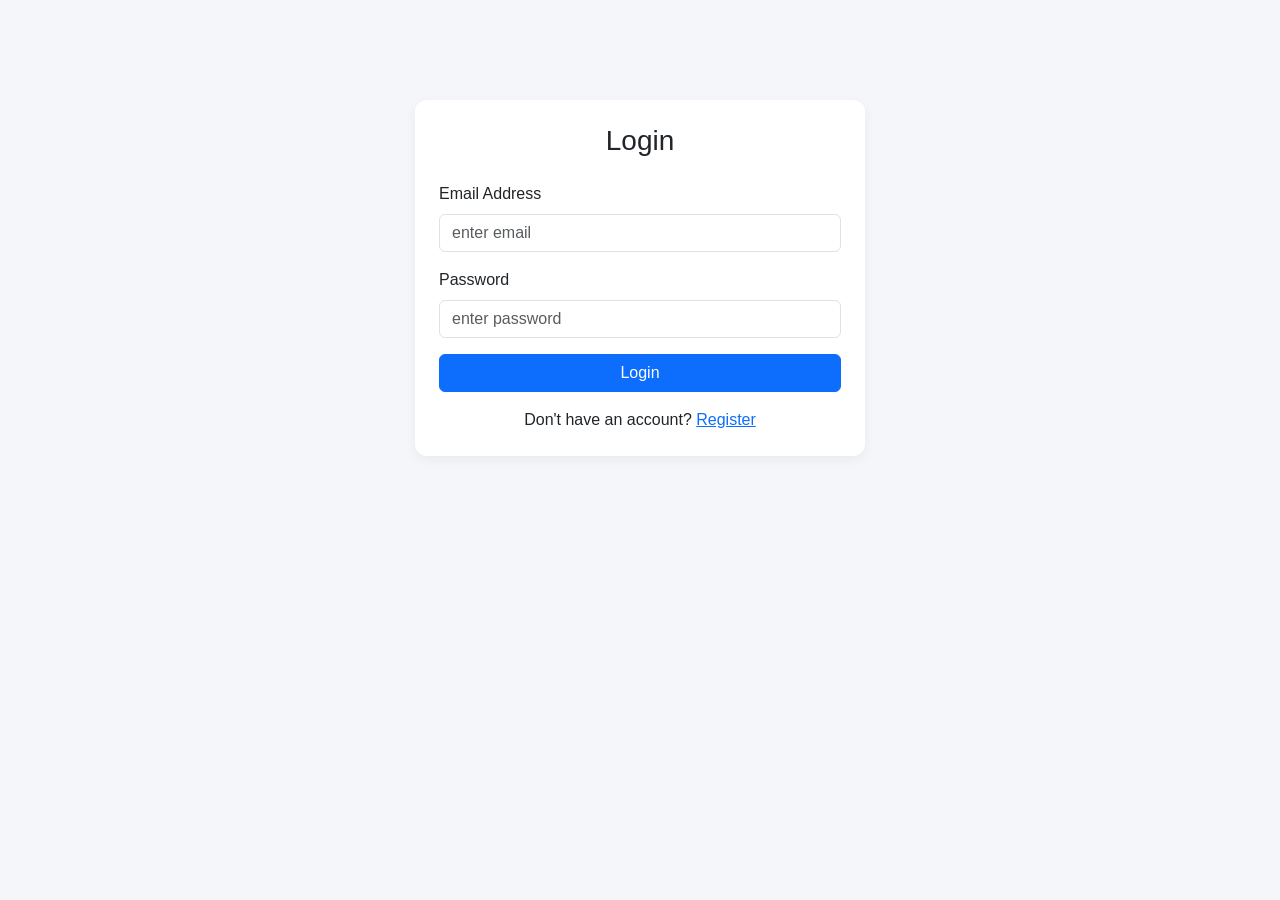
==== src/main/resources/static/index.html @ fd71e394 "frontend connected" ====
<!DOCTYPE html>
<html lang="en">
<head>
  <meta charset="UTF-8">
  <meta name="viewport" content="width=device-width, initial-scale=1.0">
  <title>Library Management System</title>
  <!-- Bootstrap 5 CSS -->
  <link href="https://cdn.jsdelivr.net/npm/bootstrap@5.3.0/dist/css/bootstrap.min.css" rel="stylesheet" integrity="sha384-9ndCyUaIbzAi2FUVXJi0CjmCapSmO7SnpJef0486qhLnuZ2cdeRhO02iuK6FUUVM" crossorigin="anonymous">
  <!-- Optional: Simple Custom CSS for enhancements -->
  <style>
    body {
      background-color: #f4f6f9;
      font-family: 'Segoe UI', Tahoma, Geneva, Verdana, sans-serif;
    }
    .navbar-brand {
      font-weight: 700;
      letter-spacing: 0.5px;
    }
    .card {
      border: none;
      border-radius: 12px;
      box-shadow: 0 4px 12px rgba(0, 0, 0, 0.05);
    }
    .auth-container {
      max-width: 450px;
      margin-top: 100px;
    }
    .nav-link {
      cursor: pointer;
    }
    .badge-available {
      background-color: #d1e7dd;
      color: #0f5132;
    }
    .badge-borrowed {
      background-color: #f8d7da;
      color: #842029;
    }
  </style>
</head>
<body>

  <!-- NAVBAR (Hidden for guest) -->
  <nav class="navbar navbar-expand-lg navbar-dark bg-dark mb-4 d-none" id="mainNavbar">
    <div class="container">
      <a class="navbar-brand" href="#">📚 Library Portal</a>
      <button class="navbar-toggler" type="button" data-bs-toggle="collapse" data-bs-target="#navbarNav">
        <span class="navbar-toggler-icon"></span>
      </button>
      <div class="collapse navbar-collapse" id="navbarNav">
        <ul class="navbar-nav me-auto">
          <li class="nav-item">
            <a class="nav-link active" onclick="switchTab('booksTab')">Books</a>
          </li>
          <li class="nav-item">
            <a class="nav-link" id="historyNavLink" onclick="switchTab('historyTab')">Borrow History</a>
          </li>
          <li class="nav-item">
            <a class="nav-link d-none" id="librarianNavLink" onclick="switchTab('librarianTab')">Admin Panel</a>
          </li>
        </ul>
        <div class="d-flex align-items-center">
          <span class="text-light me-3" id="userGreeting"></span>
          <button class="btn btn-outline-danger btn-sm" onclick="logout()">Logout</button>
        </div>
      </div>
    </div>
  </nav>

  <div class="container">
    <!-- ALERT BOX -->
    <div id="alertContainer" class="position-fixed top-0 start-50 translate-middle-x mt-3" style="z-index: 1050; min-width: 300px;"></div>

    <!-- ==================== AUTH SECTION ==================== -->
    <div id="authSection" class="mx-auto auth-container">
      
      <!-- LOGIN CARD -->
      <div class="card p-4" id="loginCard">
        <h3 class="text-center mb-4">Login</h3>
        <form id="loginForm" onsubmit="handleLogin(event)">
          <div class="mb-3">
            <label class="form-label">Email Address</label>
            <input type="email" id="loginEmail" class="form-control" placeholder="enter email" required>
          </div>
          <div class="mb-3">
            <label class="form-label">Password</label>
            <input type="password" id="loginPassword" class="form-control" placeholder="enter password" required>
          </div>
          <button type="submit" class="btn btn-primary w-100 mb-3">Login</button>
          <div class="text-center">
            <span>Don't have an account? <a href="#" onclick="showRegister()">Register</a></span>
          </div>
        </form>
      </div>

      <!-- REGISTER CARD -->
      <div class="card p-4 d-none" id="registerCard">
        <h3 class="text-center mb-4">Register</h3>
        <form id="registerForm" onsubmit="handleRegister(event)">
          <div class="mb-3">
            <label class="form-label">Full Name</label>
            <input type="text" id="registerName" class="form-control" placeholder="enter name" required>
          </div>
          <div class="mb-3">
            <label class="form-label">Email Address</label>
            <input type="email" id="registerEmail" class="form-control" placeholder="enter email" required>
          </div>
          <div class="mb-3">
            <label class="form-label">Password</label>
            <input type="password" id="registerPassword" class="form-control" placeholder="at least 6 characters" minlength="6" required>
          </div>
          <div class="mb-3">
            <label class="form-label">Role</label>
            <select id="registerRole" class="form-select">
              <option value="STUDENT">Student</option>
              <option value="LIBRARIAN">Librarian</option>
            </select>
          </div>
          <button type="submit" class="btn btn-success w-100 mb-3">Register</button>
          <div class="text-center">
            <span>Already have an account? <a href="#" onclick="showLogin()">Login</a></span>
          </div>
        </form>
      </div>

    </div>

    <!-- ==================== DASHBOARD SECTION ==================== -->
    <div id="dashboardSection" class="d-none">

      <!-- BOOKS TAB -->
      <div id="booksTab" class="tab-content">
        <div class="d-flex justify-content-between align-items-center mb-3">
          <h2>Books Directory</h2>
          <div class="d-none" id="addBookBtnWrapper">
            <button class="btn btn-primary" data-bs-toggle="modal" data-bs-target="#addBookModal">➕ Add Book</button>
          </div>
        </div>
        <div class="card p-3">
          <div class="table-responsive">
            <table class="table table-hover align-middle">
              <thead class="table-light">
                <tr>
                  <th>ID</th>
                  <th>Title</th>
                  <th>Author</th>
                  <th>ISBN</th>
                  <th>Status</th>
                  <th>Actions</th>
                </tr>
              </thead>
              <tbody id="booksTableBody">
                <!-- Dynamic Content -->
              </tbody>
            </table>
          </div>
        </div>
      </div>

      <!-- BORROW HISTORY TAB -->
      <div id="historyTab" class="tab-content d-none">
        <h2 id="historyTabTitle" class="mb-3">My Borrow History</h2>
        <div class="card p-3">
          <div class="table-responsive">
            <table class="table table-hover align-middle">
              <thead class="table-light">
                <tr>
                  <th>Record ID</th>
                  <th>Book Title</th>
                  <th>Borrower</th>
                  <th>Borrow Date</th>
                  <th>Due Date</th>
                  <th>Return Date</th>
                  <th>Fine (INR)</th>
                  <th>Actions</th>
                </tr>
              </thead>
              <tbody id="historyTableBody">
                <!-- Dynamic Content -->
              </tbody>
            </table>
          </div>
        </div>
      </div>

      <!-- LIBRARIAN ADMIN PANEL TAB -->
      <div id="librarianTab" class="tab-content d-none">
        <h2 class="mb-3">Admin Panel</h2>
        
        <div class="row">
          <div class="col-md-12">
            <div class="card p-3">
              <h5 class="card-title mb-3">Registered Users</h5>
              <div class="table-responsive">
                <table class="table table-striped align-middle">
                  <thead class="table-light">
                    <tr>
                      <th>User ID</th>
                      <th>Name</th>
                      <th>Email</th>
                      <th>Role</th>
                    </tr>
                  </thead>
                  <tbody id="usersTableBody">
                    <!-- Dynamic Content -->
                  </tbody>
                </table>
              </div>
            </div>
          </div>
        </div>
      </div>

    </div>
  </div>

  <!-- ADD BOOK MODAL -->
  <div class="modal fade" id="addBookModal" tabindex="-1" aria-hidden="true">
    <div class="modal-dialog">
      <div class="modal-content">
        <div class="modal-header">
          <h5 class="modal-title">Add New Book</h5>
          <button type="button" class="btn-close" data-bs-dismiss="modal" aria-label="Close"></button>
        </div>
        <form id="addBookForm" onsubmit="handleAddBook(event)">
          <div class="modal-body">
            <div class="mb-3">
              <label class="form-label">Book Title</label>
              <input type="text" id="addBookTitle" class="form-control" required>
            </div>
            <div class="mb-3">
              <label class="form-label">Author</label>
              <input type="text" id="addBookAuthor" class="form-control" required>
            </div>
            <div class="mb-3">
              <label class="form-label">ISBN</label>
              <input type="text" id="addBookIsbn" class="form-control" required>
            </div>
          </div>
          <div class="modal-footer">
            <button type="button" class="btn btn-secondary" data-bs-dismiss="modal">Close</button>
            <button type="submit" class="btn btn-primary">Save Book</button>
          </div>
        </form>
      </div>
    </div>
  </div>

  <!-- EDIT BOOK MODAL -->
  <div class="modal fade" id="editBookModal" tabindex="-1" aria-hidden="true">
    <div class="modal-dialog">
      <div class="modal-content">
        <div class="modal-header">
          <h5 class="modal-title">Edit Book</h5>
          <button type="button" class="btn-close" data-bs-dismiss="modal" aria-label="Close"></button>
        </div>
        <form id="editBookForm" onsubmit="handleEditBook(event)">
          <div class="modal-body">
            <input type="hidden" id="editBookId">
            <div class="mb-3">
              <label class="form-label">Book Title</label>
              <input type="text" id="editBookTitle" class="form-control" required>
            </div>
            <div class="mb-3">
              <label class="form-label">Author</label>
              <input type="text" id="editBookAuthor" class="form-control" required>
            </div>
            <div class="mb-3">
              <label class="form-label">ISBN</label>
              <input type="text" id="editBookIsbn" class="form-control" required>
            </div>
            <div class="mb-3 form-check">
              <input type="checkbox" id="editBookAvailable" class="form-check-input">
              <label class="form-check-label">Available for Borrowing</label>
            </div>
          </div>
          <div class="modal-footer">
            <button type="button" class="btn btn-secondary" data-bs-dismiss="modal">Close</button>
            <button type="submit" class="btn btn-success">Update Book</button>
          </div>
        </form>
      </div>
    </div>
  </div>

  <!-- Bootstrap 5 JS Bundle with Popper -->
  <script src="https://cdn.jsdelivr.net/npm/bootstrap@5.3.0/dist/js/bootstrap.bundle.min.js" integrity="sha384-geWF76RCwLtnZ8qwWowPQNguL3RmwHVBC9FhGdlKrxdiJJigb/j/68SIy3Te4Bkz" crossorigin="anonymous"></script>

  <!-- Application Frontend Script -->
  <script>
    const API_BASE = '/users';
    const BOOK_API = '/books';
    const BORROW_API = '/borrow';

    let token = localStorage.getItem("token") || "";
    let user = JSON.parse(localStorage.getItem("user") || "null");

    document.addEventListener("DOMContentLoaded", () => {
      checkAuth();
    });

    function showAlert(message, type = 'success') {
      const container = document.getElementById('alertContainer');
      const alertDiv = document.createElement('div');
      alertDiv.className = `alert alert-${type} alert-dismissible fade show shadow`;
      alertDiv.role = 'alert';
      alertDiv.innerHTML = `
        ${message}
        <button type="button" class="btn-close" data-bs-dismiss="alert" aria-label="Close"></button>
      `;
      container.appendChild(alertDiv);
      setTimeout(() => {
        alertDiv.classList.remove('show');
        setTimeout(() => alertDiv.remove(), 150);
      }, 4000);
    }

    async function apiRequest(url, method = 'GET', body = null) {
      const headers = {
        'Content-Type': 'application/json'
      };
      if (token) {
        headers['Authorization'] = `Bearer ${token}`;
      }
      
      const config = { method, headers };
      if (body) {
        config.body = JSON.stringify(body);
      }

      try {
        const response = await fetch(url, config);
        
        // Handle no content
        if (response.status === 204) return null;

        const data = await response.text();
        let jsonData = null;
        try {
          jsonData = data ? JSON.parse(data) : null;
        } catch(e) {
          jsonData = data;
        }

        if (!response.ok) {
          // If token expired
          if (response.status === 401 || response.status === 403) {
            if (token) {
              showAlert("Session expired or unauthorized.", "danger");
              logout();
            }
          }
          const errorMsg = (jsonData && jsonData.message) ? jsonData.message : (jsonData || "Request failed");
          throw new Error(errorMsg);
        }

        return jsonData;
      } catch (err) {
        showAlert(err.message, "danger");
        throw err;
      }
    }

    function checkAuth() {
      if (token && user) {
        document.getElementById("authSection").classList.add("d-none");
        document.getElementById("mainNavbar").classList.remove("d-none");
        document.getElementById("dashboardSection").classList.remove("d-none");
        document.getElementById("userGreeting").innerText = `Hello, ${user.name} (${user.role})`;
        
        if (user.role === 'LIBRARIAN') {
          document.getElementById("librarianNavLink").classList.remove("d-none");
          document.getElementById("addBookBtnWrapper").classList.remove("d-none");
          document.getElementById("historyNavLink").innerText = "All Borrow Records";
          document.getElementById("historyTabTitle").innerText = "All Borrow Records";
        } else {
          document.getElementById("librarianNavLink").classList.add("d-none");
          document.getElementById("addBookBtnWrapper").classList.add("d-none");
          document.getElementById("historyNavLink").innerText = "My Borrow History";
          document.getElementById("historyTabTitle").innerText = "My Borrow History";
        }
        switchTab('booksTab');
      } else {
        document.getElementById("authSection").classList.remove("d-none");
        document.getElementById("mainNavbar").classList.add("d-none");
        document.getElementById("dashboardSection").classList.add("d-none");
        showLogin();
      }
    }

    function showLogin() {
      document.getElementById("loginCard").classList.remove("d-none");
      document.getElementById("registerCard").classList.add("d-none");
    }

    function showRegister() {
      document.getElementById("loginCard").classList.add("d-none");
      document.getElementById("registerCard").classList.remove("d-none");
    }

    async function handleLogin(e) {
      e.preventDefault();
      const email = document.getElementById("loginEmail").value;
      const password = document.getElementById("loginPassword").value;

      try {
        const response = await apiRequest(`${API_BASE}/login`, 'POST', { email, password });
        if (response && response.token) {
          token = response.token;
          user = response.user;
          localStorage.setItem("token", token);
          localStorage.setItem("user", JSON.stringify(user));
          showAlert("Login successful!");
          checkAuth();
          // Reset form
          document.getElementById("loginForm").reset();
        }
      } catch (err) {}
    }

    async function handleRegister(e) {
      e.preventDefault();
      const name = document.getElementById("registerName").value;
      const email = document.getElementById("registerEmail").value;
      const password = document.getElementById("registerPassword").value;
      const role = document.getElementById("registerRole").value;

      try {
        await apiRequest(`${API_BASE}/register`, 'POST', { name, email, password, role });
        showAlert("Registration successful! You can now login.");
        showLogin();
        // Reset form
        document.getElementById("registerForm").reset();
      } catch (err) {}
    }

    function logout() {
      token = "";
      user = null;
      localStorage.removeItem("token");
      localStorage.removeItem("user");
      checkAuth();
    }

    function switchTab(tabId) {
      const tabs = document.querySelectorAll(".tab-content");
      tabs.forEach(tab => tab.classList.add("d-none"));
      document.getElementById(tabId).classList.remove("d-none");

      const navLinks = document.querySelectorAll(".nav-link");
      navLinks.forEach(link => link.classList.remove("active"));
      
      if (tabId === 'booksTab') {
        loadBooks();
      } else if (tabId === 'historyTab') {
        loadBorrowHistory();
      } else if (tabId === 'librarianTab') {
        loadUsers();
      }
    }

    // ==================== BOOKS OPERATIONS ====================
    async function loadBooks() {
      try {
        const books = await apiRequest(BOOK_API);
        const tbody = document.getElementById("booksTableBody");
        tbody.innerHTML = "";
        
        books.forEach(book => {
          const tr = document.createElement("tr");
          
          let actionButtons = "";
          if (user.role === 'LIBRARIAN') {
            actionButtons = `
              <button class="btn btn-sm btn-outline-secondary me-1" onclick="openEditModal(${book.id}, '${escapeHtml(book.title)}', '${escapeHtml(book.author)}', '${escapeHtml(book.isbn)}', ${book.available})">Edit</button>
              <button class="btn btn-sm btn-outline-danger" onclick="deleteBook(${book.id})">Delete</button>
            `;
          } else {
            actionButtons = book.available 
              ? `<button class="btn btn-sm btn-success" onclick="borrowBook(${book.id})">Borrow</button>`
              : `<button class="btn btn-sm btn-secondary" disabled>Unavailable</button>`;
          }

          tr.innerHTML = `
            <td>${book.id}</td>
            <td><strong>${escapeHtml(book.title)}</strong></td>
            <td>${escapeHtml(book.author)}</td>
            <td><code>${escapeHtml(book.isbn)}</code></td>
            <td>
              <span class="badge ${book.available ? 'badge-available' : 'badge-borrowed'}">
                ${book.available ? 'Available' : 'Borrowed'}
              </span>
            </td>
            <td>${actionButtons}</td>
          `;
          tbody.appendChild(tr);
        });
      } catch (err) {}
    }

    async function handleAddBook(e) {
      e.preventDefault();
      const title = document.getElementById("addBookTitle").value;
      const author = document.getElementById("addBookAuthor").value;
      const isbn = document.getElementById("addBookIsbn").value;

      try {
        await apiRequest(BOOK_API, 'POST', { title, author, isbn });
        showAlert("Book added successfully!");
        // Close modal
        const modalEl = document.getElementById('addBookModal');
        const modal = bootstrap.Modal.getInstance(modalEl);
        modal.hide();
        document.getElementById("addBookForm").reset();
        loadBooks();
      } catch (err) {}
    }

    function openEditModal(id, title, author, isbn, available) {
      document.getElementById("editBookId").value = id;
      document.getElementById("editBookTitle").value = title;
      document.getElementById("editBookAuthor").value = author;
      document.getElementById("editBookIsbn").value = isbn;
      document.getElementById("editBookAvailable").checked = available;
      
      const modalEl = document.getElementById('editBookModal');
      const modal = new bootstrap.Modal(modalEl);
      modal.show();
    }

    async function handleEditBook(e) {
      e.preventDefault();
      const id = document.getElementById("editBookId").value;
      const title = document.getElementById("editBookTitle").value;
      const author = document.getElementById("editBookAuthor").value;
      const isbn = document.getElementById("editBookIsbn").value;
      const available = document.getElementById("editBookAvailable").checked;

      try {
        await apiRequest(`${BOOK_API}/${id}`, 'PUT', { title, author, isbn, available });
        showAlert("Book updated successfully!");
        // Close modal
        const modalEl = document.getElementById('editBookModal');
        const modal = bootstrap.Modal.getInstance(modalEl);
        modal.hide();
        loadBooks();
      } catch(err) {}
    }

    async function deleteBook(id) {
      if (confirm("Are you sure you want to delete this book?")) {
        try {
          await apiRequest(`${BOOK_API}/${id}`, 'DELETE');
          showAlert("Book deleted successfully!");
          loadBooks();
        } catch(err) {}
      }
    }

    async function borrowBook(bookId) {
      try {
        await apiRequest(`${BORROW_API}/${user.id}/${bookId}`, 'POST');
        showAlert("Book borrowed successfully!");
        loadBooks();
      } catch(err) {}
    }

    // ==================== BORROW HISTORY ====================
    async function loadBorrowHistory() {
      try {
        const url = user.role === 'LIBRARIAN' ? `${BORROW_API}/records` : `${BORROW_API}/history/${user.id}`;
        const records = await apiRequest(url);
        const tbody = document.getElementById("historyTableBody");
        tbody.innerHTML = "";

        records.forEach(rec => {
          const tr = document.createElement("tr");
          const fineText = rec.fine > 0 ? `<strong class="text-danger">₹${rec.fine}</strong>` : "₹0.0";
          
          let action = "-";
          if (user.role === 'STUDENT' && !rec.returnDate) {
            action = `<button class="btn btn-sm btn-outline-primary" onclick="returnBook(${rec.id})">Return Book</button>`;
          } else if (user.role === 'LIBRARIAN' && !rec.returnDate) {
            action = `<button class="btn btn-sm btn-outline-warning" onclick="returnBook(${rec.id})">Mark Returned</button>`;
          } else if (rec.returnDate) {
            action = `<span class="text-success">Returned</span>`;
          }

          tr.innerHTML = `
            <td>${rec.id}</td>
            <td><strong>${escapeHtml(rec.bookTitle)}</strong></td>
            <td>${escapeHtml(rec.userName)}</td>
            <td>${rec.borrowDate}</td>
            <td>${rec.dueDate}</td>
            <td>${rec.returnDate || '<span class="text-muted">Not returned</span>'}</td>
            <td>${fineText}</td>
            <td>${action}</td>
          `;
          tbody.appendChild(tr);
        });
      } catch(err) {}
    }

    async function returnBook(borrowId) {
      try {
        await apiRequest(`${BORROW_API}/return/${borrowId}`, 'POST');
        showAlert("Book returned successfully!");
        loadBorrowHistory();
      } catch(err) {}
    }

    // ==================== USERS PANEL (Librarian) ====================
    async function loadUsers() {
      try {
        const users = await apiRequest('/users');
        const tbody = document.getElementById("usersTableBody");
        tbody.innerHTML = "";

        users.forEach(u => {
          const tr = document.createElement("tr");
          tr.innerHTML = `
            <td>${u.id}</td>
            <td>${escapeHtml(u.name)}</td>
            <td>${escapeHtml(u.email)}</td>
            <td><span class="badge bg-secondary">${u.role}</span></td>
          `;
          tbody.appendChild(tr);
        });
      } catch(err) {}
    }

    function escapeHtml(str) {
      if (typeof str !== 'string') return str;
      return str.replace(/&/g, "&amp;").replace(/</g, "&lt;").replace(/>/g, "&gt;").replace(/"/g, "&quot;").replace(/'/g, "&#039;");
    }
  </script>
</body>
</html>
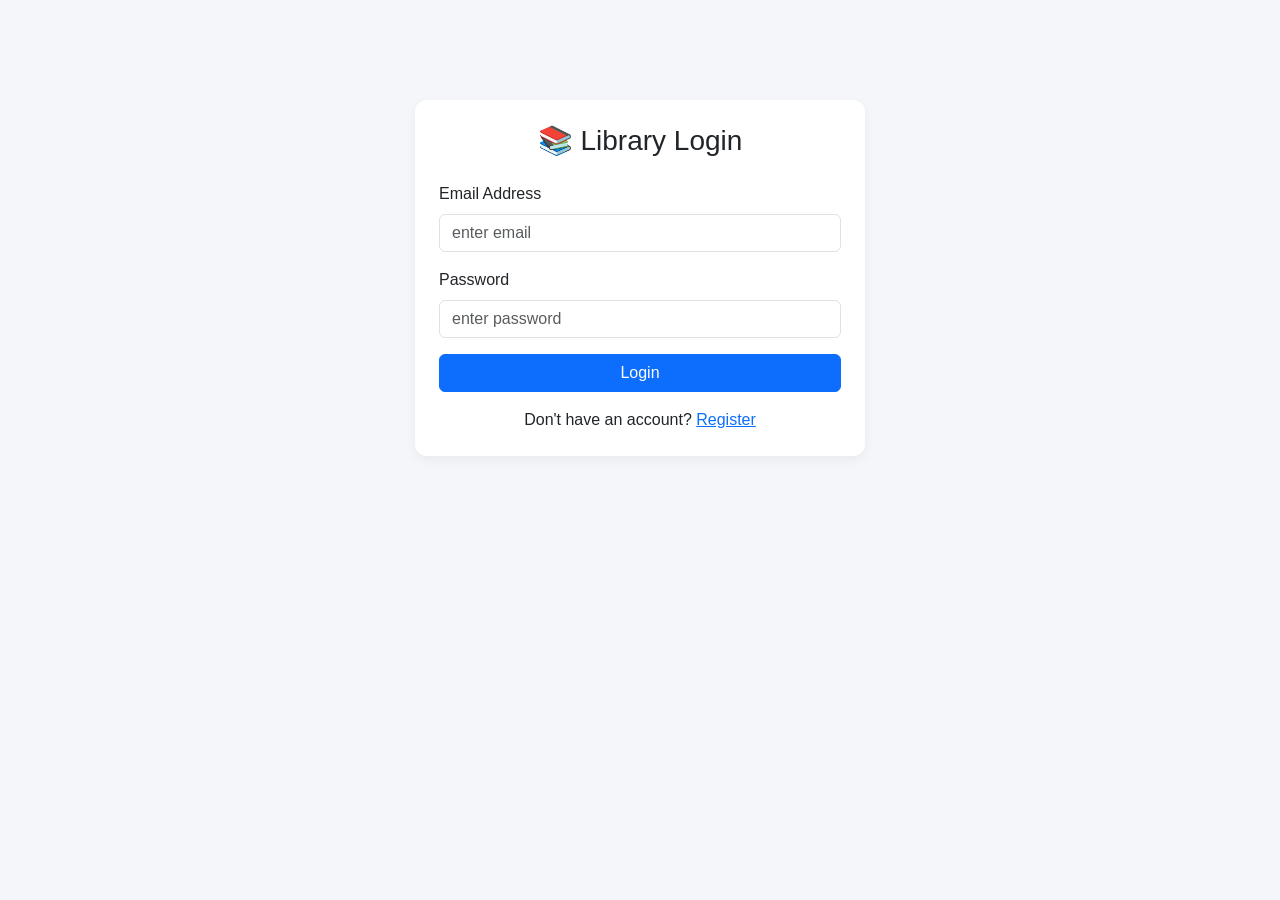
==== commit 1f09a0cb: "frontend and fine calculation done" ====
--- a/src/main/resources/static/index.html
+++ b/src/main/resources/static/index.html
@@ -3,81 +3,19 @@
 <head>
   <meta charset="UTF-8">
   <meta name="viewport" content="width=device-width, initial-scale=1.0">
-  <title>Library Management System</title>
+  <title>Login - Library Portal</title>
   <!-- Bootstrap 5 CSS -->
-  <link href="https://cdn.jsdelivr.net/npm/bootstrap@5.3.0/dist/css/bootstrap.min.css" rel="stylesheet" integrity="sha384-9ndCyUaIbzAi2FUVXJi0CjmCapSmO7SnpJef0486qhLnuZ2cdeRhO02iuK6FUUVM" crossorigin="anonymous">
-  <!-- Optional: Simple Custom CSS for enhancements -->
-  <style>
-    body {
-      background-color: #f4f6f9;
-      font-family: 'Segoe UI', Tahoma, Geneva, Verdana, sans-serif;
-    }
-    .navbar-brand {
-      font-weight: 700;
-      letter-spacing: 0.5px;
-    }
-    .card {
-      border: none;
-      border-radius: 12px;
-      box-shadow: 0 4px 12px rgba(0, 0, 0, 0.05);
-    }
-    .auth-container {
-      max-width: 450px;
-      margin-top: 100px;
-    }
-    .nav-link {
-      cursor: pointer;
-    }
-    .badge-available {
-      background-color: #d1e7dd;
-      color: #0f5132;
-    }
-    .badge-borrowed {
-      background-color: #f8d7da;
-      color: #842029;
-    }
-  </style>
+  <link href="https://cdn.jsdelivr.net/npm/bootstrap@5.3.0/dist/css/bootstrap.min.css" rel="stylesheet">
+  <link href="css/style.css" rel="stylesheet">
 </head>
 <body>
-
-  <!-- NAVBAR (Hidden for guest) -->
-  <nav class="navbar navbar-expand-lg navbar-dark bg-dark mb-4 d-none" id="mainNavbar">
-    <div class="container">
-      <a class="navbar-brand" href="#">📚 Library Portal</a>
-      <button class="navbar-toggler" type="button" data-bs-toggle="collapse" data-bs-target="#navbarNav">
-        <span class="navbar-toggler-icon"></span>
-      </button>
-      <div class="collapse navbar-collapse" id="navbarNav">
-        <ul class="navbar-nav me-auto">
-          <li class="nav-item">
-            <a class="nav-link active" onclick="switchTab('booksTab')">Books</a>
-          </li>
-          <li class="nav-item">
-            <a class="nav-link" id="historyNavLink" onclick="switchTab('historyTab')">Borrow History</a>
-          </li>
-          <li class="nav-item">
-            <a class="nav-link d-none" id="librarianNavLink" onclick="switchTab('librarianTab')">Admin Panel</a>
-          </li>
-        </ul>
-        <div class="d-flex align-items-center">
-          <span class="text-light me-3" id="userGreeting"></span>
-          <button class="btn btn-outline-danger btn-sm" onclick="logout()">Logout</button>
-        </div>
-      </div>
-    </div>
-  </nav>
-
   <div class="container">
-    <!-- ALERT BOX -->
     <div id="alertContainer" class="position-fixed top-0 start-50 translate-middle-x mt-3" style="z-index: 1050; min-width: 300px;"></div>
 
-    <!-- ==================== AUTH SECTION ==================== -->
-    <div id="authSection" class="mx-auto auth-container">
-      
-      <!-- LOGIN CARD -->
-      <div class="card p-4" id="loginCard">
-        <h3 class="text-center mb-4">Login</h3>
-        <form id="loginForm" onsubmit="handleLogin(event)">
+    <div class="mx-auto auth-container">
+      <div class="card p-4">
+        <h3 class="text-center mb-4">📚 Library Login</h3>
+        <form onsubmit="handleLogin(event)">
           <div class="mb-3">
             <label class="form-label">Email Address</label>
             <input type="email" id="loginEmail" class="form-control" placeholder="enter email" required>
@@ -88,550 +26,19 @@
           </div>
           <button type="submit" class="btn btn-primary w-100 mb-3">Login</button>
           <div class="text-center">
-            <span>Don't have an account? <a href="#" onclick="showRegister()">Register</a></span>
-          </div>
-        </form>
-      </div>
-
-      <!-- REGISTER CARD -->
-      <div class="card p-4 d-none" id="registerCard">
-        <h3 class="text-center mb-4">Register</h3>
-        <form id="registerForm" onsubmit="handleRegister(event)">
-          <div class="mb-3">
-            <label class="form-label">Full Name</label>
-            <input type="text" id="registerName" class="form-control" placeholder="enter name" required>
-          </div>
-          <div class="mb-3">
-            <label class="form-label">Email Address</label>
-            <input type="email" id="registerEmail" class="form-control" placeholder="enter email" required>
-          </div>
-          <div class="mb-3">
-            <label class="form-label">Password</label>
-            <input type="password" id="registerPassword" class="form-control" placeholder="at least 6 characters" minlength="6" required>
-          </div>
-          <div class="mb-3">
-            <label class="form-label">Role</label>
-            <select id="registerRole" class="form-select">
-              <option value="STUDENT">Student</option>
-              <option value="LIBRARIAN">Librarian</option>
-            </select>
-          </div>
-          <button type="submit" class="btn btn-success w-100 mb-3">Register</button>
-          <div class="text-center">
-            <span>Already have an account? <a href="#" onclick="showLogin()">Login</a></span>
-          </div>
-        </form>
-      </div>
-
-    </div>
-
-    <!-- ==================== DASHBOARD SECTION ==================== -->
-    <div id="dashboardSection" class="d-none">
-
-      <!-- BOOKS TAB -->
-      <div id="booksTab" class="tab-content">
-        <div class="d-flex justify-content-between align-items-center mb-3">
-          <h2>Books Directory</h2>
-          <div class="d-none" id="addBookBtnWrapper">
-            <button class="btn btn-primary" data-bs-toggle="modal" data-bs-target="#addBookModal">➕ Add Book</button>
-          </div>
-        </div>
-        <div class="card p-3">
-          <div class="table-responsive">
-            <table class="table table-hover align-middle">
-              <thead class="table-light">
-                <tr>
-                  <th>ID</th>
-                  <th>Title</th>
-                  <th>Author</th>
-                  <th>ISBN</th>
-                  <th>Status</th>
-                  <th>Actions</th>
-                </tr>
-              </thead>
-              <tbody id="booksTableBody">
-                <!-- Dynamic Content -->
-              </tbody>
-            </table>
-          </div>
-        </div>
-      </div>
-
-      <!-- BORROW HISTORY TAB -->
-      <div id="historyTab" class="tab-content d-none">
-        <h2 id="historyTabTitle" class="mb-3">My Borrow History</h2>
-        <div class="card p-3">
-          <div class="table-responsive">
-            <table class="table table-hover align-middle">
-              <thead class="table-light">
-                <tr>
-                  <th>Record ID</th>
-                  <th>Book Title</th>
-                  <th>Borrower</th>
-                  <th>Borrow Date</th>
-                  <th>Due Date</th>
-                  <th>Return Date</th>
-                  <th>Fine (INR)</th>
-                  <th>Actions</th>
-                </tr>
-              </thead>
-              <tbody id="historyTableBody">
-                <!-- Dynamic Content -->
-              </tbody>
-            </table>
-          </div>
-        </div>
-      </div>
-
-      <!-- LIBRARIAN ADMIN PANEL TAB -->
-      <div id="librarianTab" class="tab-content d-none">
-        <h2 class="mb-3">Admin Panel</h2>
-        
-        <div class="row">
-          <div class="col-md-12">
-            <div class="card p-3">
-              <h5 class="card-title mb-3">Registered Users</h5>
-              <div class="table-responsive">
-                <table class="table table-striped align-middle">
-                  <thead class="table-light">
-                    <tr>
-                      <th>User ID</th>
-                      <th>Name</th>
-                      <th>Email</th>
-                      <th>Role</th>
-                    </tr>
-                  </thead>
-                  <tbody id="usersTableBody">
-                    <!-- Dynamic Content -->
-                  </tbody>
-                </table>
-              </div>
-            </div>
-          </div>
-        </div>
-      </div>
-
-    </div>
-  </div>
-
-  <!-- ADD BOOK MODAL -->
-  <div class="modal fade" id="addBookModal" tabindex="-1" aria-hidden="true">
-    <div class="modal-dialog">
-      <div class="modal-content">
-        <div class="modal-header">
-          <h5 class="modal-title">Add New Book</h5>
-          <button type="button" class="btn-close" data-bs-dismiss="modal" aria-label="Close"></button>
-        </div>
-        <form id="addBookForm" onsubmit="handleAddBook(event)">
-          <div class="modal-body">
-            <div class="mb-3">
-              <label class="form-label">Book Title</label>
-              <input type="text" id="addBookTitle" class="form-control" required>
-            </div>
-            <div class="mb-3">
-              <label class="form-label">Author</label>
-              <input type="text" id="addBookAuthor" class="form-control" required>
-            </div>
-            <div class="mb-3">
-              <label class="form-label">ISBN</label>
-              <input type="text" id="addBookIsbn" class="form-control" required>
-            </div>
-          </div>
-          <div class="modal-footer">
-            <button type="button" class="btn btn-secondary" data-bs-dismiss="modal">Close</button>
-            <button type="submit" class="btn btn-primary">Save Book</button>
+            <span>Don't have an account? <a href="register.html">Register</a></span>
           </div>
         </form>
       </div>
     </div>
   </div>
 
-  <!-- EDIT BOOK MODAL -->
-  <div class="modal fade" id="editBookModal" tabindex="-1" aria-hidden="true">
-    <div class="modal-dialog">
-      <div class="modal-content">
-        <div class="modal-header">
-          <h5 class="modal-title">Edit Book</h5>
-          <button type="button" class="btn-close" data-bs-dismiss="modal" aria-label="Close"></button>
-        </div>
-        <form id="editBookForm" onsubmit="handleEditBook(event)">
-          <div class="modal-body">
-            <input type="hidden" id="editBookId">
-            <div class="mb-3">
-              <label class="form-label">Book Title</label>
-              <input type="text" id="editBookTitle" class="form-control" required>
-            </div>
-            <div class="mb-3">
-              <label class="form-label">Author</label>
-              <input type="text" id="editBookAuthor" class="form-control" required>
-            </div>
-            <div class="mb-3">
-              <label class="form-label">ISBN</label>
-              <input type="text" id="editBookIsbn" class="form-control" required>
-            </div>
-            <div class="mb-3 form-check">
-              <input type="checkbox" id="editBookAvailable" class="form-check-input">
-              <label class="form-check-label">Available for Borrowing</label>
-            </div>
-          </div>
-          <div class="modal-footer">
-            <button type="button" class="btn btn-secondary" data-bs-dismiss="modal">Close</button>
-            <button type="submit" class="btn btn-success">Update Book</button>
-          </div>
-        </form>
-      </div>
-    </div>
-  </div>
-
-  <!-- Bootstrap 5 JS Bundle with Popper -->
-  <script src="https://cdn.jsdelivr.net/npm/bootstrap@5.3.0/dist/js/bootstrap.bundle.min.js" integrity="sha384-geWF76RCwLtnZ8qwWowPQNguL3RmwHVBC9FhGdlKrxdiJJigb/j/68SIy3Te4Bkz" crossorigin="anonymous"></script>
-
-  <!-- Application Frontend Script -->
+  <script src="js/api.js"></script>
+  <script src="js/auth.js"></script>
   <script>
-    const API_BASE = '/users';
-    const BOOK_API = '/books';
-    const BORROW_API = '/borrow';
-
-    let token = localStorage.getItem("token") || "";
-    let user = JSON.parse(localStorage.getItem("user") || "null");
-
-    document.addEventListener("DOMContentLoaded", () => {
-      checkAuth();
-    });
-
-    function showAlert(message, type = 'success') {
-      const container = document.getElementById('alertContainer');
-      const alertDiv = document.createElement('div');
-      alertDiv.className = `alert alert-${type} alert-dismissible fade show shadow`;
-      alertDiv.role = 'alert';
-      alertDiv.innerHTML = `
-        ${message}
-        <button type="button" class="btn-close" data-bs-dismiss="alert" aria-label="Close"></button>
-      `;
-      container.appendChild(alertDiv);
-      setTimeout(() => {
-        alertDiv.classList.remove('show');
-        setTimeout(() => alertDiv.remove(), 150);
-      }, 4000);
-    }
-
-    async function apiRequest(url, method = 'GET', body = null) {
-      const headers = {
-        'Content-Type': 'application/json'
-      };
-      if (token) {
-        headers['Authorization'] = `Bearer ${token}`;
-      }
-      
-      const config = { method, headers };
-      if (body) {
-        config.body = JSON.stringify(body);
-      }
-
-      try {
-        const response = await fetch(url, config);
-        
-        // Handle no content
-        if (response.status === 204) return null;
-
-        const data = await response.text();
-        let jsonData = null;
-        try {
-          jsonData = data ? JSON.parse(data) : null;
-        } catch(e) {
-          jsonData = data;
-        }
-
-        if (!response.ok) {
-          // If token expired
-          if (response.status === 401 || response.status === 403) {
-            if (token) {
-              showAlert("Session expired or unauthorized.", "danger");
-              logout();
-            }
-          }
-          const errorMsg = (jsonData && jsonData.message) ? jsonData.message : (jsonData || "Request failed");
-          throw new Error(errorMsg);
-        }
-
-        return jsonData;
-      } catch (err) {
-        showAlert(err.message, "danger");
-        throw err;
-      }
-    }
-
-    function checkAuth() {
-      if (token && user) {
-        document.getElementById("authSection").classList.add("d-none");
-        document.getElementById("mainNavbar").classList.remove("d-none");
-        document.getElementById("dashboardSection").classList.remove("d-none");
-        document.getElementById("userGreeting").innerText = `Hello, ${user.name} (${user.role})`;
-        
-        if (user.role === 'LIBRARIAN') {
-          document.getElementById("librarianNavLink").classList.remove("d-none");
-          document.getElementById("addBookBtnWrapper").classList.remove("d-none");
-          document.getElementById("historyNavLink").innerText = "All Borrow Records";
-          document.getElementById("historyTabTitle").innerText = "All Borrow Records";
-        } else {
-          document.getElementById("librarianNavLink").classList.add("d-none");
-          document.getElementById("addBookBtnWrapper").classList.add("d-none");
-          document.getElementById("historyNavLink").innerText = "My Borrow History";
-          document.getElementById("historyTabTitle").innerText = "My Borrow History";
-        }
-        switchTab('booksTab');
-      } else {
-        document.getElementById("authSection").classList.remove("d-none");
-        document.getElementById("mainNavbar").classList.add("d-none");
-        document.getElementById("dashboardSection").classList.add("d-none");
-        showLogin();
-      }
-    }
-
-    function showLogin() {
-      document.getElementById("loginCard").classList.remove("d-none");
-      document.getElementById("registerCard").classList.add("d-none");
-    }
-
-    function showRegister() {
-      document.getElementById("loginCard").classList.add("d-none");
-      document.getElementById("registerCard").classList.remove("d-none");
-    }
-
-    async function handleLogin(e) {
-      e.preventDefault();
-      const email = document.getElementById("loginEmail").value;
-      const password = document.getElementById("loginPassword").value;
-
-      try {
-        const response = await apiRequest(`${API_BASE}/login`, 'POST', { email, password });
-        if (response && response.token) {
-          token = response.token;
-          user = response.user;
-          localStorage.setItem("token", token);
-          localStorage.setItem("user", JSON.stringify(user));
-          showAlert("Login successful!");
-          checkAuth();
-          // Reset form
-          document.getElementById("loginForm").reset();
-        }
-      } catch (err) {}
-    }
-
-    async function handleRegister(e) {
-      e.preventDefault();
-      const name = document.getElementById("registerName").value;
-      const email = document.getElementById("registerEmail").value;
-      const password = document.getElementById("registerPassword").value;
-      const role = document.getElementById("registerRole").value;
-
-      try {
-        await apiRequest(`${API_BASE}/register`, 'POST', { name, email, password, role });
-        showAlert("Registration successful! You can now login.");
-        showLogin();
-        // Reset form
-        document.getElementById("registerForm").reset();
-      } catch (err) {}
-    }
-
-    function logout() {
-      token = "";
-      user = null;
-      localStorage.removeItem("token");
-      localStorage.removeItem("user");
-      checkAuth();
-    }
-
-    function switchTab(tabId) {
-      const tabs = document.querySelectorAll(".tab-content");
-      tabs.forEach(tab => tab.classList.add("d-none"));
-      document.getElementById(tabId).classList.remove("d-none");
-
-      const navLinks = document.querySelectorAll(".nav-link");
-      navLinks.forEach(link => link.classList.remove("active"));
-      
-      if (tabId === 'booksTab') {
-        loadBooks();
-      } else if (tabId === 'historyTab') {
-        loadBorrowHistory();
-      } else if (tabId === 'librarianTab') {
-        loadUsers();
-      }
-    }
-
-    // ==================== BOOKS OPERATIONS ====================
-    async function loadBooks() {
-      try {
-        const books = await apiRequest(BOOK_API);
-        const tbody = document.getElementById("booksTableBody");
-        tbody.innerHTML = "";
-        
-        books.forEach(book => {
-          const tr = document.createElement("tr");
-          
-          let actionButtons = "";
-          if (user.role === 'LIBRARIAN') {
-            actionButtons = `
-              <button class="btn btn-sm btn-outline-secondary me-1" onclick="openEditModal(${book.id}, '${escapeHtml(book.title)}', '${escapeHtml(book.author)}', '${escapeHtml(book.isbn)}', ${book.available})">Edit</button>
-              <button class="btn btn-sm btn-outline-danger" onclick="deleteBook(${book.id})">Delete</button>
-            `;
-          } else {
-            actionButtons = book.available 
-              ? `<button class="btn btn-sm btn-success" onclick="borrowBook(${book.id})">Borrow</button>`
-              : `<button class="btn btn-sm btn-secondary" disabled>Unavailable</button>`;
-          }
-
-          tr.innerHTML = `
-            <td>${book.id}</td>
-            <td><strong>${escapeHtml(book.title)}</strong></td>
-            <td>${escapeHtml(book.author)}</td>
-            <td><code>${escapeHtml(book.isbn)}</code></td>
-            <td>
-              <span class="badge ${book.available ? 'badge-available' : 'badge-borrowed'}">
-                ${book.available ? 'Available' : 'Borrowed'}
-              </span>
-            </td>
-            <td>${actionButtons}</td>
-          `;
-          tbody.appendChild(tr);
-        });
-      } catch (err) {}
-    }
-
-    async function handleAddBook(e) {
-      e.preventDefault();
-      const title = document.getElementById("addBookTitle").value;
-      const author = document.getElementById("addBookAuthor").value;
-      const isbn = document.getElementById("addBookIsbn").value;
-
-      try {
-        await apiRequest(BOOK_API, 'POST', { title, author, isbn });
-        showAlert("Book added successfully!");
-        // Close modal
-        const modalEl = document.getElementById('addBookModal');
-        const modal = bootstrap.Modal.getInstance(modalEl);
-        modal.hide();
-        document.getElementById("addBookForm").reset();
-        loadBooks();
-      } catch (err) {}
-    }
-
-    function openEditModal(id, title, author, isbn, available) {
-      document.getElementById("editBookId").value = id;
-      document.getElementById("editBookTitle").value = title;
-      document.getElementById("editBookAuthor").value = author;
-      document.getElementById("editBookIsbn").value = isbn;
-      document.getElementById("editBookAvailable").checked = available;
-      
-      const modalEl = document.getElementById('editBookModal');
-      const modal = new bootstrap.Modal(modalEl);
-      modal.show();
-    }
-
-    async function handleEditBook(e) {
-      e.preventDefault();
-      const id = document.getElementById("editBookId").value;
-      const title = document.getElementById("editBookTitle").value;
-      const author = document.getElementById("editBookAuthor").value;
-      const isbn = document.getElementById("editBookIsbn").value;
-      const available = document.getElementById("editBookAvailable").checked;
-
-      try {
-        await apiRequest(`${BOOK_API}/${id}`, 'PUT', { title, author, isbn, available });
-        showAlert("Book updated successfully!");
-        // Close modal
-        const modalEl = document.getElementById('editBookModal');
-        const modal = bootstrap.Modal.getInstance(modalEl);
-        modal.hide();
-        loadBooks();
-      } catch(err) {}
-    }
-
-    async function deleteBook(id) {
-      if (confirm("Are you sure you want to delete this book?")) {
-        try {
-          await apiRequest(`${BOOK_API}/${id}`, 'DELETE');
-          showAlert("Book deleted successfully!");
-          loadBooks();
-        } catch(err) {}
-      }
-    }
-
-    async function borrowBook(bookId) {
-      try {
-        await apiRequest(`${BORROW_API}/${user.id}/${bookId}`, 'POST');
-        showAlert("Book borrowed successfully!");
-        loadBooks();
-      } catch(err) {}
-    }
-
-    // ==================== BORROW HISTORY ====================
-    async function loadBorrowHistory() {
-      try {
-        const url = user.role === 'LIBRARIAN' ? `${BORROW_API}/records` : `${BORROW_API}/history/${user.id}`;
-        const records = await apiRequest(url);
-        const tbody = document.getElementById("historyTableBody");
-        tbody.innerHTML = "";
-
-        records.forEach(rec => {
-          const tr = document.createElement("tr");
-          const fineText = rec.fine > 0 ? `<strong class="text-danger">₹${rec.fine}</strong>` : "₹0.0";
-          
-          let action = "-";
-          if (user.role === 'STUDENT' && !rec.returnDate) {
-            action = `<button class="btn btn-sm btn-outline-primary" onclick="returnBook(${rec.id})">Return Book</button>`;
-          } else if (user.role === 'LIBRARIAN' && !rec.returnDate) {
-            action = `<button class="btn btn-sm btn-outline-warning" onclick="returnBook(${rec.id})">Mark Returned</button>`;
-          } else if (rec.returnDate) {
-            action = `<span class="text-success">Returned</span>`;
-          }
-
-          tr.innerHTML = `
-            <td>${rec.id}</td>
-            <td><strong>${escapeHtml(rec.bookTitle)}</strong></td>
-            <td>${escapeHtml(rec.userName)}</td>
-            <td>${rec.borrowDate}</td>
-            <td>${rec.dueDate}</td>
-            <td>${rec.returnDate || '<span class="text-muted">Not returned</span>'}</td>
-            <td>${fineText}</td>
-            <td>${action}</td>
-          `;
-          tbody.appendChild(tr);
-        });
-      } catch(err) {}
-    }
-
-    async function returnBook(borrowId) {
-      try {
-        await apiRequest(`${BORROW_API}/return/${borrowId}`, 'POST');
-        showAlert("Book returned successfully!");
-        loadBorrowHistory();
-      } catch(err) {}
-    }
-
-    // ==================== USERS PANEL (Librarian) ====================
-    async function loadUsers() {
-      try {
-        const users = await apiRequest('/users');
-        const tbody = document.getElementById("usersTableBody");
-        tbody.innerHTML = "";
-
-        users.forEach(u => {
-          const tr = document.createElement("tr");
-          tr.innerHTML = `
-            <td>${u.id}</td>
-            <td>${escapeHtml(u.name)}</td>
-            <td>${escapeHtml(u.email)}</td>
-            <td><span class="badge bg-secondary">${u.role}</span></td>
-          `;
-          tbody.appendChild(tr);
-        });
-      } catch(err) {}
-    }
-
-    function escapeHtml(str) {
-      if (typeof str !== 'string') return str;
-      return str.replace(/&/g, "&amp;").replace(/</g, "&lt;").replace(/>/g, "&gt;").replace(/"/g, "&quot;").replace(/'/g, "&#039;");
+    // Redirect if already logged in
+    if (localStorage.getItem("token") && localStorage.getItem("user")) {
+      window.location.href = "dashboard.html";
     }
   </script>
 </body>
--- a/src/main/resources/static/css/style.css
+++ b/src/main/resources/static/css/style.css
@@ -0,0 +1,72 @@
+body {
+  background-color: #f4f6f9;
+  font-family: 'Segoe UI', Tahoma, Geneva, Verdana, sans-serif;
+  color: #333;
+}
+
+.navbar {
+  border-bottom: 1px solid rgba(0,0,0,0.1);
+}
+
+.navbar-brand {
+  font-weight: 700;
+  letter-spacing: 0.5px;
+}
+
+.card {
+  border: none;
+  border-radius: 12px;
+  box-shadow: 0 4px 12px rgba(0, 0, 0, 0.05);
+  background-color: #ffffff;
+}
+
+.auth-container {
+  max-width: 450px;
+  margin-top: 100px;
+}
+
+.badge-available {
+  background-color: #d1e7dd;
+  color: #0f5132;
+  font-weight: 600;
+  padding: 6px 12px;
+  border-radius: 20px;
+}
+
+.badge-borrowed {
+  background-color: #f8d7da;
+  color: #842029;
+  font-weight: 600;
+  padding: 6px 12px;
+  border-radius: 20px;
+}
+
+.table th {
+  font-weight: 600;
+  color: #555;
+  background-color: #f8f9fa;
+}
+
+.table-hover tbody tr:hover {
+  background-color: #f1f3f7;
+}
+
+.nav-link {
+  font-weight: 500;
+  transition: color 0.2s ease;
+}
+
+.btn-primary {
+  background-color: #0d6efd;
+  border-color: #0d6efd;
+  font-weight: 500;
+}
+
+.btn-primary:hover {
+  background-color: #0b5ed7;
+  border-color: #0a58ca;
+}
+
+#alertContainer {
+  z-index: 1100 !important;
+}
